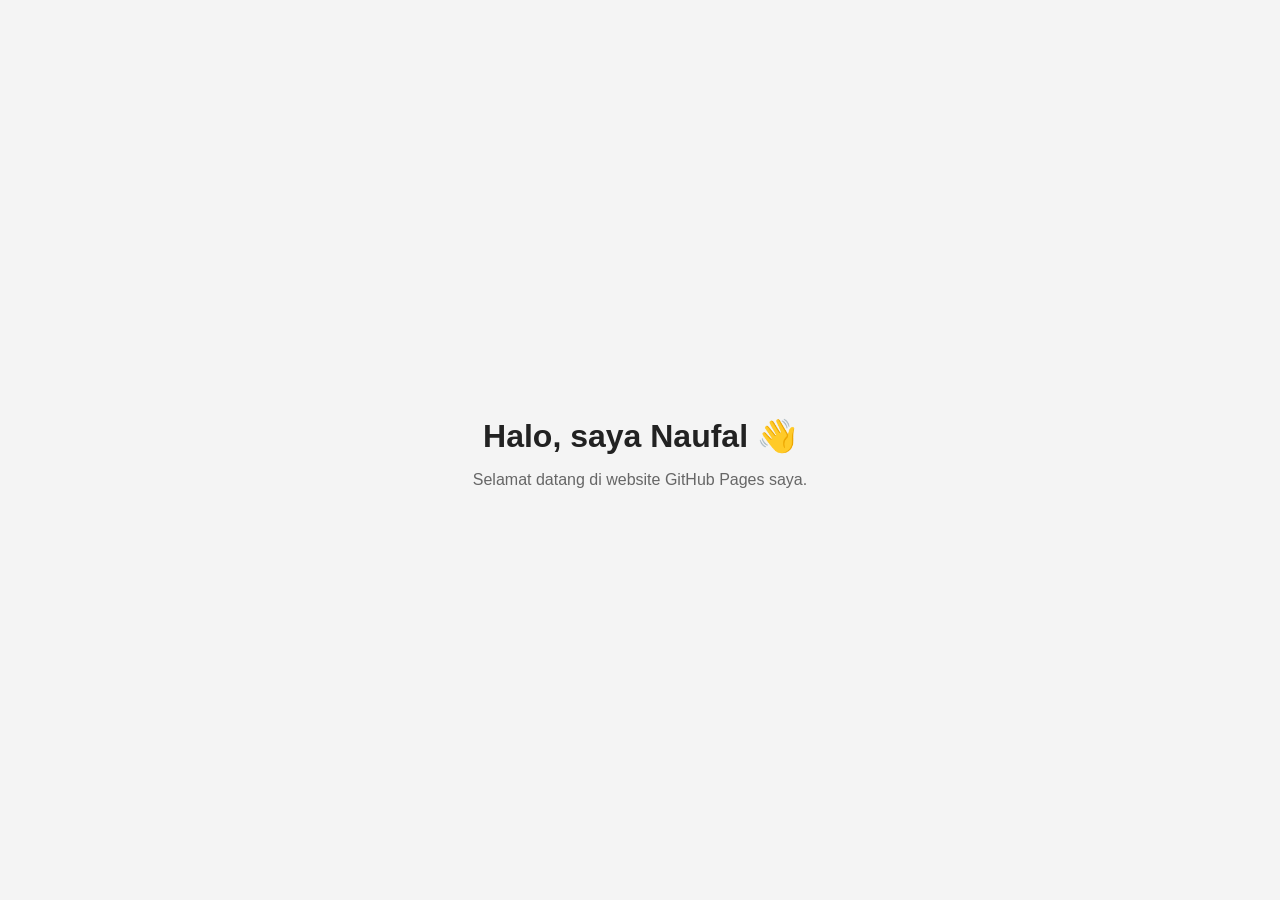
==== index.html @ 78143f02 "Add initial HTML structure for the website" ====
<!DOCTYPE html>
<html lang="id">
<head>
  <meta charset="UTF-8">
  <meta name="viewport" content="width=device-width, initial-scale=1.0">
  <title>Website Saya</title>

  <style>
    body {
      margin: 0;
      min-height: 100vh;
      display: flex;
      justify-content: center;
      align-items: center;
      font-family: Arial, sans-serif;
      background: #f4f4f4;
      color: #222;
      text-align: center;
    }

    main {
      padding: 24px;
    }

    h1 {
      margin-bottom: 10px;
    }

    p {
      color: #666;
    }
  </style>
</head>

<body>
  <main>
    <h1>Halo, saya Naufal 👋</h1>
    <p>Selamat datang di website GitHub Pages saya.</p>
  </main>
</body>
</html>
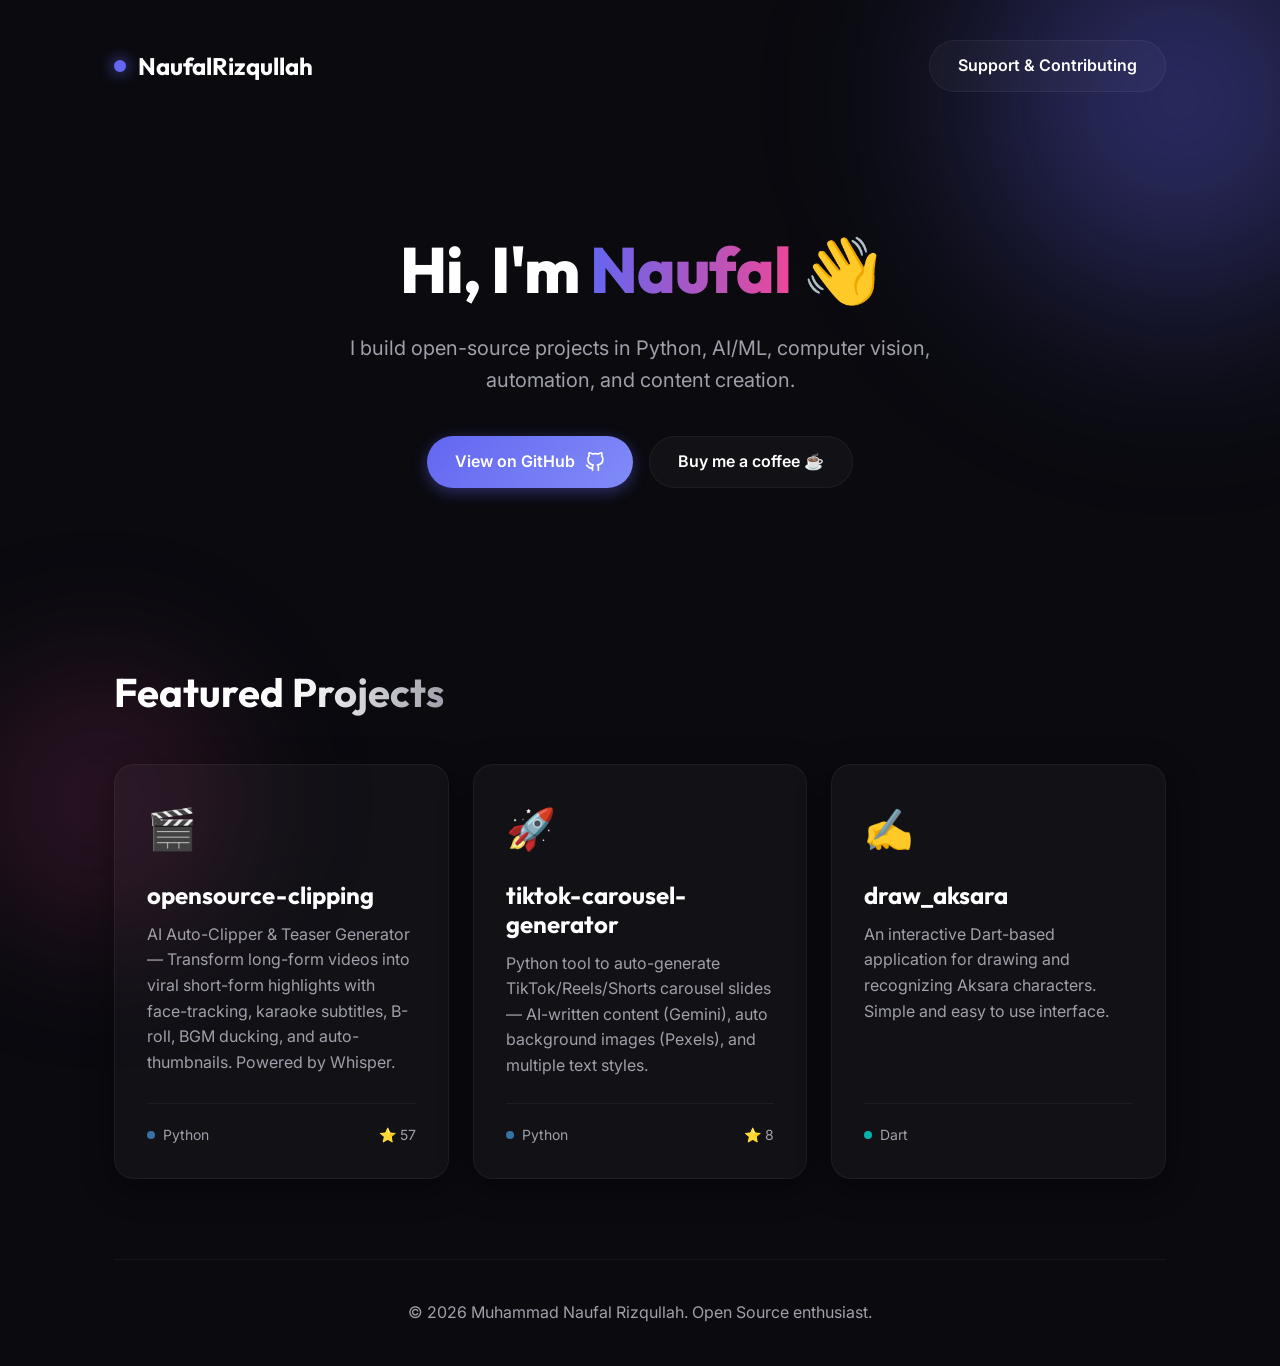
==== commit 1c4cb5be: "feat: overhaul portfolio with new design system, interactive glass-card components, and dedicated co" ====
--- a/index.html
+++ b/index.html
@@ -1,41 +1,98 @@
 <!DOCTYPE html>
-<html lang="id">
+<html lang="en">
 <head>
   <meta charset="UTF-8">
   <meta name="viewport" content="width=device-width, initial-scale=1.0">
-  <title>Website Saya</title>
+  <title>Muhammad Naufal Rizqullah | Portfolio</title>
+  <meta name="description" content="Personal portfolio of Muhammad Naufal Rizqullah — building open-source projects in Python, AI/ML, computer vision, automation, and content creation.">
+  <link rel="stylesheet" href="assets/css/style.css">
+</head>
+<body>
+  <!-- Ambient Background -->
+  <div class="bg-glow"></div>
+  <div class="bg-glow-2"></div>
 
-  <style>
-    body {
-      margin: 0;
-      min-height: 100vh;
-      display: flex;
-      justify-content: center;
-      align-items: center;
-      font-family: Arial, sans-serif;
-      background: #f4f4f4;
-      color: #222;
-      text-align: center;
-    }
+  <div class="container">
+    <header class="fade-in-up">
+      <a href="#" class="logo">
+        <div class="logo-dot"></div>
+        NaufalRizqullah
+      </a>
+      <a href="pages/contributing/index.html" class="btn btn-glass">Support & Contributing</a>
+    </header>
 
-    main {
-      padding: 24px;
-    }
+    <main>
+      <!-- Hero Section -->
+      <section class="hero fade-in-up delay-1">
+        <h1>Hi, I'm <span class="text-accent">Naufal</span> 👋</h1>
+        <p>I build open-source projects in Python, AI/ML, computer vision, automation, and content creation.</p>
+        <div class="hero-actions">
+          <a href="https://github.com/NaufalRizqullah" target="_blank" class="btn btn-primary">
+            View on GitHub
+            <svg width="20" height="20" viewBox="0 0 24 24" fill="none" stroke="currentColor" stroke-width="2" stroke-linecap="round" stroke-linejoin="round"><path d="M9 19c-5 1.5-5-2.5-7-3m14 6v-3.87a3.37 3.37 0 0 0-.94-2.61c3.14-.35 6.44-1.54 6.44-7A5.44 5.44 0 0 0 20 4.77 5.07 5.07 0 0 0 19.91 1S18.73.65 16 2.48a13.38 13.38 0 0 0-7 0C6.27.65 5.09 1 5.09 1A5.07 5.07 0 0 0 5 4.77a5.44 5.44 0 0 0-1.5 3.78c0 5.42 3.3 6.61 6.44 7A3.37 3.37 0 0 0 9 18.13V22"></path></svg>
+          </a>
+          <a href="pages/contributing/index.html" class="btn btn-glass">Buy me a coffee ☕</a>
+        </div>
+      </section>
 
-    h1 {
-      margin-bottom: 10px;
-    }
+      <!-- Featured Projects -->
+      <section class="projects-section fade-in-up delay-2">
+        <div class="section-header">
+          <h2 class="section-title">Featured <span class="text-gradient">Projects</span></h2>
+        </div>
+        
+        <div class="grid">
+          <!-- Project 1 -->
+          <a href="https://github.com/NaufalRizqullah/opensource-clipping" target="_blank" style="text-decoration: none; color: inherit;">
+            <div class="glass-card project-card">
+              <div class="project-icon">🎬</div>
+              <h3 class="project-title">opensource-clipping</h3>
+              <p class="project-desc">AI Auto-Clipper & Teaser Generator — Transform long-form videos into viral short-form highlights with face-tracking, karaoke subtitles, B-roll, BGM ducking, and auto-thumbnails. Powered by Whisper.</p>
+              <div class="project-meta">
+                <span class="project-lang">
+                  <span class="lang-dot lang-python"></span> Python
+                </span>
+                <span style="font-size: 0.875rem; color: var(--text-secondary);">⭐ 57</span>
+              </div>
+            </div>
+          </a>
 
-    p {
-      color: #666;
-    }
-  </style>
-</head>
+          <!-- Project 2 -->
+          <a href="https://github.com/NaufalRizqullah/tiktok-carousel-generator" target="_blank" style="text-decoration: none; color: inherit;">
+            <div class="glass-card project-card">
+              <div class="project-icon">🚀</div>
+              <h3 class="project-title">tiktok-carousel-generator</h3>
+              <p class="project-desc">Python tool to auto-generate TikTok/Reels/Shorts carousel slides — AI-written content (Gemini), auto background images (Pexels), and multiple text styles.</p>
+              <div class="project-meta">
+                <span class="project-lang">
+                  <span class="lang-dot lang-python"></span> Python
+                </span>
+                <span style="font-size: 0.875rem; color: var(--text-secondary);">⭐ 8</span>
+              </div>
+            </div>
+          </a>
 
-<body>
-  <main>
-    <h1>Halo, saya Naufal 👋</h1>
-    <p>Selamat datang di website GitHub Pages saya.</p>
-  </main>
+          <!-- Project 3 -->
+          <a href="https://github.com/NaufalRizqullah/draw_aksara" target="_blank" style="text-decoration: none; color: inherit;">
+            <div class="glass-card project-card">
+              <div class="project-icon">✍️</div>
+              <h3 class="project-title">draw_aksara</h3>
+              <p class="project-desc">An interactive Dart-based application for drawing and recognizing Aksara characters. Simple and easy to use interface.</p>
+              <div class="project-meta">
+                <span class="project-lang">
+                  <span class="lang-dot lang-dart"></span> Dart
+                </span>
+              </div>
+            </div>
+          </a>
+        </div>
+      </section>
+    </main>
+
+    <footer class="fade-in-up delay-3">
+      <p>© 2026 Muhammad Naufal Rizqullah. Open Source enthusiast.</p>
+    </footer>
+  </div>
+  <script src="assets/js/main.js"></script>
 </body>
 </html>
--- a/assets/css/style.css
+++ b/assets/css/style.css
@@ -0,0 +1,360 @@
+@import url('https://fonts.googleapis.com/css2?family=Inter:wght@300;400;600;800&family=Outfit:wght@400;700&display=swap');
+
+:root {
+  --bg-primary: #0a0a0f;
+  --bg-secondary: #12121a;
+  --text-primary: #ffffff;
+  --text-secondary: #a0a0ab;
+  --accent-color: #6366f1;
+  --accent-glow: rgba(99, 102, 241, 0.5);
+  --glass-bg: rgba(255, 255, 255, 0.03);
+  --glass-border: rgba(255, 255, 255, 0.05);
+  --glass-shadow: 0 8px 32px 0 rgba(0, 0, 0, 0.37);
+}
+
+* {
+  box-sizing: border-box;
+  margin: 0;
+  padding: 0;
+}
+
+body {
+  font-family: 'Inter', sans-serif;
+  background-color: var(--bg-primary);
+  color: var(--text-primary);
+  line-height: 1.6;
+  min-height: 100vh;
+  display: flex;
+  flex-direction: column;
+  overflow-x: hidden;
+}
+
+/* Background effects */
+.bg-glow {
+  position: fixed;
+  width: 600px;
+  height: 600px;
+  background: radial-gradient(circle, var(--accent-glow) 0%, rgba(10, 10, 15, 0) 70%);
+  top: -200px;
+  right: -200px;
+  border-radius: 50%;
+  z-index: -1;
+  filter: blur(80px);
+  animation: pulse 10s infinite alternate;
+}
+
+.bg-glow-2 {
+  position: fixed;
+  width: 400px;
+  height: 400px;
+  background: radial-gradient(circle, rgba(236, 72, 153, 0.2) 0%, rgba(10, 10, 15, 0) 70%);
+  bottom: -100px;
+  left: -100px;
+  border-radius: 50%;
+  z-index: -1;
+  filter: blur(60px);
+}
+
+@keyframes pulse {
+  0% { transform: scale(1); opacity: 0.6; }
+  100% { transform: scale(1.2); opacity: 1; }
+}
+
+/* Layout */
+.container {
+  width: 100%;
+  max-width: 1100px;
+  margin: 0 auto;
+  padding: 0 24px;
+}
+
+header {
+  padding: 40px 0;
+  display: flex;
+  justify-content: space-between;
+  align-items: center;
+}
+
+.logo {
+  font-family: 'Outfit', sans-serif;
+  font-size: 1.5rem;
+  font-weight: 700;
+  text-decoration: none;
+  color: var(--text-primary);
+  display: flex;
+  align-items: center;
+  gap: 12px;
+}
+
+.logo-dot {
+  width: 12px;
+  height: 12px;
+  background-color: var(--accent-color);
+  border-radius: 50%;
+  box-shadow: 0 0 15px var(--accent-color);
+}
+
+/* Typography */
+h1, h2, h3 {
+  font-family: 'Outfit', sans-serif;
+  line-height: 1.2;
+}
+
+.text-gradient {
+  background: linear-gradient(90deg, #fff, #a0a0ab);
+  -webkit-background-clip: text;
+  -webkit-text-fill-color: transparent;
+  background-clip: text;
+}
+
+.text-accent {
+  background: linear-gradient(90deg, #6366f1, #ec4899);
+  -webkit-background-clip: text;
+  -webkit-text-fill-color: transparent;
+  background-clip: text;
+}
+
+/* Buttons */
+.btn {
+  display: inline-flex;
+  align-items: center;
+  justify-content: center;
+  padding: 12px 28px;
+  border-radius: 30px;
+  font-weight: 600;
+  text-decoration: none;
+  transition: all 0.3s ease;
+  gap: 10px;
+  border: none;
+  cursor: pointer;
+  font-family: 'Inter', sans-serif;
+}
+
+.btn-primary {
+  background: linear-gradient(135deg, var(--accent-color), #818cf8);
+  color: white;
+  box-shadow: 0 4px 15px rgba(99, 102, 241, 0.4);
+}
+
+.btn-primary:hover {
+  transform: translateY(-2px);
+  box-shadow: 0 8px 25px rgba(99, 102, 241, 0.6);
+}
+
+.btn-glass {
+  background: var(--glass-bg);
+  border: 1px solid var(--glass-border);
+  color: var(--text-primary);
+  backdrop-filter: blur(10px);
+}
+
+.btn-glass:hover {
+  background: rgba(255, 255, 255, 0.08);
+  transform: translateY(-2px);
+}
+
+/* Glassmorphism Cards */
+.glass-card {
+  background: var(--glass-bg);
+  backdrop-filter: blur(16px);
+  -webkit-backdrop-filter: blur(16px);
+  border: 1px solid var(--glass-border);
+  border-radius: 20px;
+  padding: 32px;
+  box-shadow: var(--glass-shadow);
+  transition: all 0.4s cubic-bezier(0.175, 0.885, 0.32, 1.275);
+}
+
+.glass-card:hover {
+  transform: translateY(-10px);
+  border-color: rgba(255, 255, 255, 0.1);
+  background: rgba(255, 255, 255, 0.05);
+}
+
+/* Hero Section */
+.hero {
+  padding: 100px 0;
+  text-align: center;
+  display: flex;
+  flex-direction: column;
+  align-items: center;
+  gap: 24px;
+}
+
+.hero h1 {
+  font-size: 4rem;
+  font-weight: 800;
+  letter-spacing: -1px;
+}
+
+.hero p {
+  font-size: 1.25rem;
+  color: var(--text-secondary);
+  max-width: 600px;
+}
+
+.hero-actions {
+  display: flex;
+  gap: 16px;
+  margin-top: 16px;
+}
+
+/* Projects Grid */
+.projects-section {
+  padding: 80px 0;
+}
+
+.section-header {
+  margin-bottom: 48px;
+  display: flex;
+  justify-content: space-between;
+  align-items: flex-end;
+}
+
+.section-title {
+  font-size: 2.5rem;
+}
+
+.grid {
+  display: grid;
+  grid-template-columns: repeat(auto-fill, minmax(320px, 1fr));
+  gap: 24px;
+}
+
+.project-card {
+  display: flex;
+  flex-direction: column;
+  height: 100%;
+}
+
+.project-icon {
+  font-size: 2.5rem;
+  margin-bottom: 20px;
+}
+
+.project-title {
+  font-size: 1.5rem;
+  margin-bottom: 12px;
+}
+
+.project-desc {
+  color: var(--text-secondary);
+  margin-bottom: 24px;
+  flex-grow: 1;
+}
+
+.project-meta {
+  display: flex;
+  justify-content: space-between;
+  align-items: center;
+  padding-top: 20px;
+  border-top: 1px solid var(--glass-border);
+}
+
+.project-lang {
+  display: flex;
+  align-items: center;
+  gap: 8px;
+  font-size: 0.875rem;
+  color: var(--text-secondary);
+}
+
+.lang-dot {
+  width: 8px;
+  height: 8px;
+  border-radius: 50%;
+}
+
+.lang-python { background-color: #3572A5; }
+.lang-dart { background-color: #00B4AB; }
+
+/* Support & Contributing */
+.support-section {
+  padding: 80px 0;
+  text-align: center;
+  max-width: 800px;
+  margin: 0 auto;
+}
+
+.support-desc {
+  font-size: 1.25rem;
+  color: var(--text-secondary);
+  margin-bottom: 48px;
+}
+
+.donation-grid {
+  display: grid;
+  grid-template-columns: repeat(auto-fit, minmax(280px, 1fr));
+  gap: 24px;
+}
+
+.donation-card {
+  display: flex;
+  flex-direction: column;
+  align-items: center;
+  text-align: center;
+  text-decoration: none;
+  color: var(--text-primary);
+  gap: 16px;
+}
+
+.donation-card img {
+  width: 100px;
+  height: 100px;
+  object-fit: contain;
+  border-radius: 20px;
+  margin-bottom: 8px;
+  transition: transform 0.3s ease;
+}
+
+.donation-card:hover img {
+  transform: scale(1.1) rotate(5deg);
+}
+
+.donation-card h3 {
+  font-size: 1.5rem;
+}
+
+.donation-card p {
+  color: var(--text-secondary);
+  font-size: 0.95rem;
+}
+
+/* Footer */
+footer {
+  margin-top: auto;
+  padding: 40px 0;
+  text-align: center;
+  border-top: 1px solid var(--glass-border);
+  color: var(--text-secondary);
+}
+
+/* Animations */
+.fade-in-up {
+  animation: fadeInUp 0.8s ease forwards;
+  opacity: 0;
+  transform: translateY(20px);
+}
+
+.delay-1 { animation-delay: 0.1s; }
+.delay-2 { animation-delay: 0.2s; }
+.delay-3 { animation-delay: 0.3s; }
+
+@keyframes fadeInUp {
+  to {
+    opacity: 1;
+    transform: translateY(0);
+  }
+}
+
+/* Responsive */
+@media (max-width: 768px) {
+  .hero h1 {
+    font-size: 2.5rem;
+  }
+  .hero-actions {
+    flex-direction: column;
+    width: 100%;
+    max-width: 300px;
+  }
+}
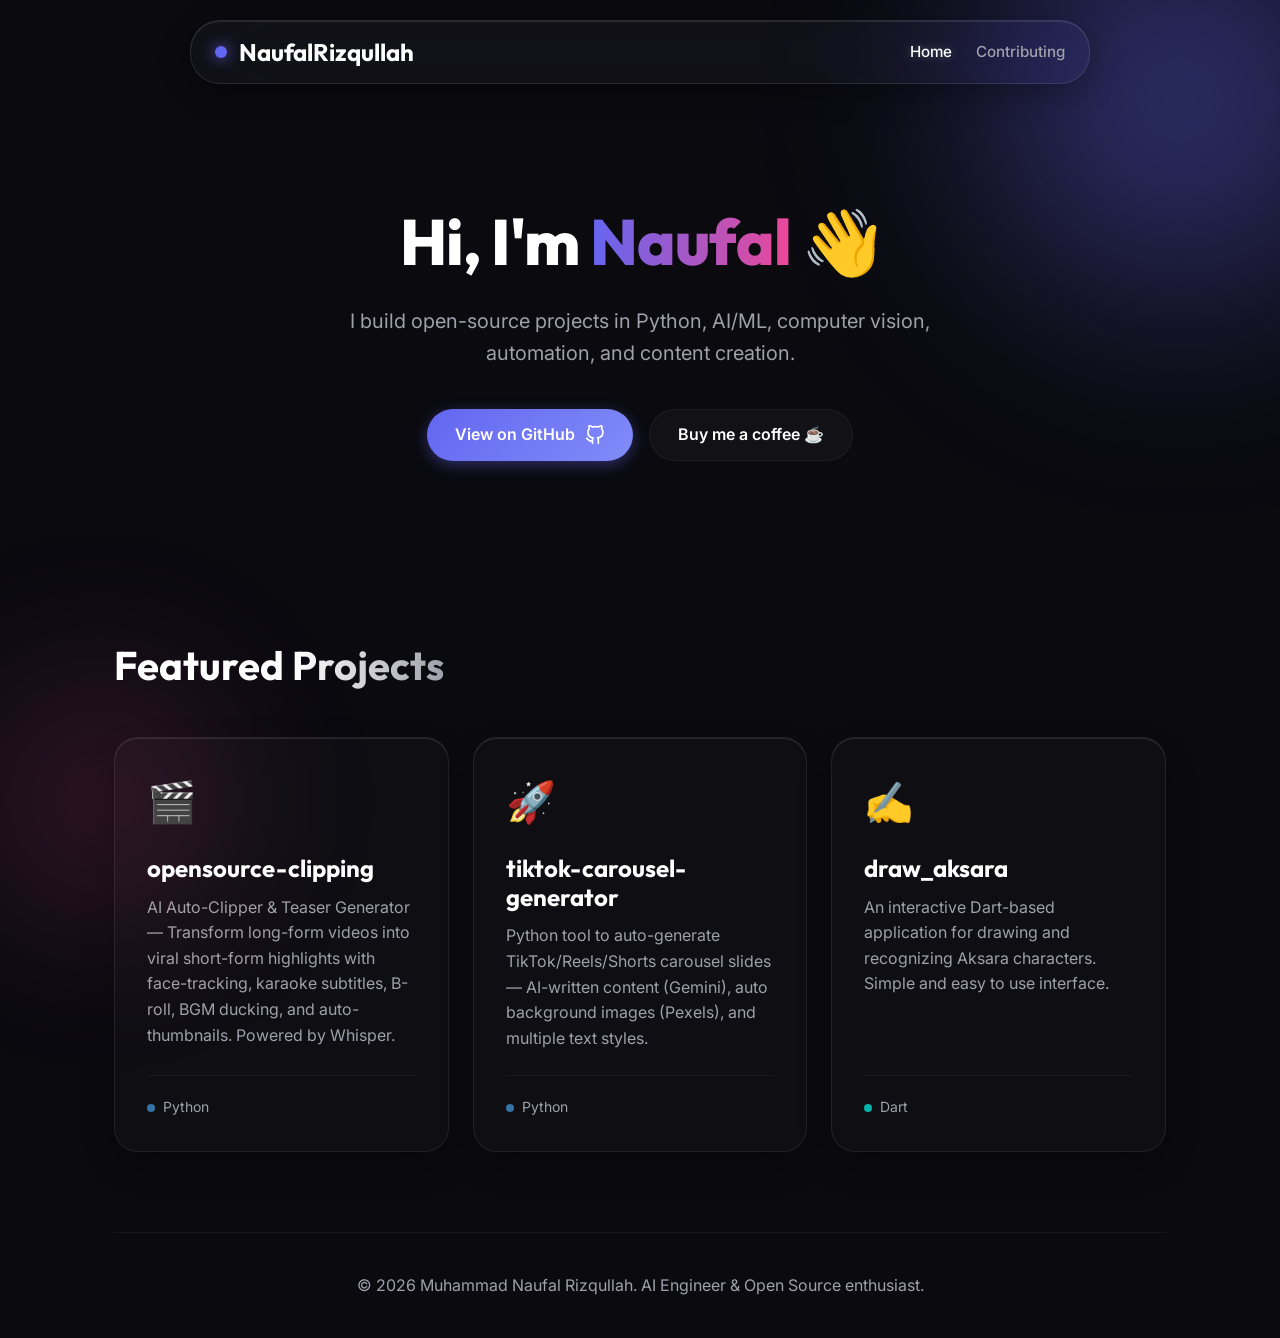
==== commit 16e3a0f8: "feat: implement modern glassmorphism UI and add contributing page navigation" ====
--- a/index.html
+++ b/index.html
@@ -1,25 +1,34 @@
 <!DOCTYPE html>
 <html lang="en">
+
 <head>
   <meta charset="UTF-8">
   <meta name="viewport" content="width=device-width, initial-scale=1.0">
   <title>Muhammad Naufal Rizqullah | Portfolio</title>
-  <meta name="description" content="Personal portfolio of Muhammad Naufal Rizqullah — building open-source projects in Python, AI/ML, computer vision, automation, and content creation.">
+  <meta name="description"
+    content="Personal portfolio of Muhammad Naufal Rizqullah — building open-source projects in Python, AI/ML, computer vision, automation, and content creation.">
   <link rel="stylesheet" href="assets/css/style.css">
 </head>
+
 <body>
   <!-- Ambient Background -->
   <div class="bg-glow"></div>
   <div class="bg-glow-2"></div>
 
-  <div class="container">
-    <header class="fade-in-up">
-      <a href="#" class="logo">
+  <nav class="glass-nav fade-in-up">
+    <div class="nav-container">
+      <a href="index.html" class="logo">
         <div class="logo-dot"></div>
         NaufalRizqullah
       </a>
-      <a href="pages/contributing/index.html" class="btn btn-glass">Support & Contributing</a>
-    </header>
+      <div class="nav-links">
+        <a href="index.html" class="nav-link active">Home</a>
+        <a href="pages/contributing/index.html" class="nav-link">Contributing</a>
+      </div>
+    </div>
+  </nav>
+
+  <div class="container">
 
     <main>
       <!-- Hero Section -->
@@ -29,7 +38,12 @@
         <div class="hero-actions">
           <a href="https://github.com/NaufalRizqullah" target="_blank" class="btn btn-primary">
             View on GitHub
-            <svg width="20" height="20" viewBox="0 0 24 24" fill="none" stroke="currentColor" stroke-width="2" stroke-linecap="round" stroke-linejoin="round"><path d="M9 19c-5 1.5-5-2.5-7-3m14 6v-3.87a3.37 3.37 0 0 0-.94-2.61c3.14-.35 6.44-1.54 6.44-7A5.44 5.44 0 0 0 20 4.77 5.07 5.07 0 0 0 19.91 1S18.73.65 16 2.48a13.38 13.38 0 0 0-7 0C6.27.65 5.09 1 5.09 1A5.07 5.07 0 0 0 5 4.77a5.44 5.44 0 0 0-1.5 3.78c0 5.42 3.3 6.61 6.44 7A3.37 3.37 0 0 0 9 18.13V22"></path></svg>
+            <svg width="20" height="20" viewBox="0 0 24 24" fill="none" stroke="currentColor" stroke-width="2"
+              stroke-linecap="round" stroke-linejoin="round">
+              <path
+                d="M9 19c-5 1.5-5-2.5-7-3m14 6v-3.87a3.37 3.37 0 0 0-.94-2.61c3.14-.35 6.44-1.54 6.44-7A5.44 5.44 0 0 0 20 4.77 5.07 5.07 0 0 0 19.91 1S18.73.65 16 2.48a13.38 13.38 0 0 0-7 0C6.27.65 5.09 1 5.09 1A5.07 5.07 0 0 0 5 4.77a5.44 5.44 0 0 0-1.5 3.78c0 5.42 3.3 6.61 6.44 7A3.37 3.37 0 0 0 9 18.13V22">
+              </path>
+            </svg>
           </a>
           <a href="pages/contributing/index.html" class="btn btn-glass">Buy me a coffee ☕</a>
         </div>
@@ -40,44 +54,49 @@
         <div class="section-header">
           <h2 class="section-title">Featured <span class="text-gradient">Projects</span></h2>
         </div>
-        
+
         <div class="grid">
           <!-- Project 1 -->
-          <a href="https://github.com/NaufalRizqullah/opensource-clipping" target="_blank" style="text-decoration: none; color: inherit;">
+          <a href="https://github.com/NaufalRizqullah/opensource-clipping" target="_blank"
+            style="text-decoration: none; color: inherit;">
             <div class="glass-card project-card">
               <div class="project-icon">🎬</div>
               <h3 class="project-title">opensource-clipping</h3>
-              <p class="project-desc">AI Auto-Clipper & Teaser Generator — Transform long-form videos into viral short-form highlights with face-tracking, karaoke subtitles, B-roll, BGM ducking, and auto-thumbnails. Powered by Whisper.</p>
+              <p class="project-desc">AI Auto-Clipper & Teaser Generator — Transform long-form videos into viral
+                short-form highlights with face-tracking, karaoke subtitles, B-roll, BGM ducking, and auto-thumbnails.
+                Powered by Whisper.</p>
               <div class="project-meta">
                 <span class="project-lang">
                   <span class="lang-dot lang-python"></span> Python
                 </span>
-                <span style="font-size: 0.875rem; color: var(--text-secondary);">⭐ 57</span>
               </div>
             </div>
           </a>
 
           <!-- Project 2 -->
-          <a href="https://github.com/NaufalRizqullah/tiktok-carousel-generator" target="_blank" style="text-decoration: none; color: inherit;">
+          <a href="https://github.com/NaufalRizqullah/tiktok-carousel-generator" target="_blank"
+            style="text-decoration: none; color: inherit;">
             <div class="glass-card project-card">
               <div class="project-icon">🚀</div>
               <h3 class="project-title">tiktok-carousel-generator</h3>
-              <p class="project-desc">Python tool to auto-generate TikTok/Reels/Shorts carousel slides — AI-written content (Gemini), auto background images (Pexels), and multiple text styles.</p>
+              <p class="project-desc">Python tool to auto-generate TikTok/Reels/Shorts carousel slides — AI-written
+                content (Gemini), auto background images (Pexels), and multiple text styles.</p>
               <div class="project-meta">
                 <span class="project-lang">
                   <span class="lang-dot lang-python"></span> Python
                 </span>
-                <span style="font-size: 0.875rem; color: var(--text-secondary);">⭐ 8</span>
               </div>
             </div>
           </a>
 
           <!-- Project 3 -->
-          <a href="https://github.com/NaufalRizqullah/draw_aksara" target="_blank" style="text-decoration: none; color: inherit;">
+          <a href="https://github.com/NaufalRizqullah/draw_aksara" target="_blank"
+            style="text-decoration: none; color: inherit;">
             <div class="glass-card project-card">
               <div class="project-icon">✍️</div>
               <h3 class="project-title">draw_aksara</h3>
-              <p class="project-desc">An interactive Dart-based application for drawing and recognizing Aksara characters. Simple and easy to use interface.</p>
+              <p class="project-desc">An interactive Dart-based application for drawing and recognizing Aksara
+                characters. Simple and easy to use interface.</p>
               <div class="project-meta">
                 <span class="project-lang">
                   <span class="lang-dot lang-dart"></span> Dart
@@ -89,10 +108,10 @@
       </section>
     </main>
 
-    <footer class="fade-in-up delay-3">
-      <p>© 2026 Muhammad Naufal Rizqullah. Open Source enthusiast.</p>
-    </footer>
+    <custom-footer></custom-footer>
   </div>
+  <script src="assets/js/components/footer.js"></script>
   <script src="assets/js/main.js"></script>
 </body>
-</html>
+
+</html>
--- a/assets/css/style.css
+++ b/assets/css/style.css
@@ -68,11 +68,45 @@
   padding: 0 24px;
 }
 
-header {
-  padding: 40px 0;
+.glass-nav {
+  position: sticky;
+  top: 20px;
+  z-index: 1000;
+  background: rgba(255, 255, 255, 0.03);
+  backdrop-filter: blur(40px) saturate(180%);
+  -webkit-backdrop-filter: blur(40px) saturate(180%);
+  border: 1px solid rgba(255, 255, 255, 0.1);
+  border-radius: 30px;
+  margin: 0 auto 40px;
+  max-width: 900px;
+  width: calc(100% - 48px);
+  padding: 12px 24px;
+  box-shadow: 0 8px 32px 0 rgba(0, 0, 0, 0.3), inset 0 1px 0 rgba(255, 255, 255, 0.1);
+}
+
+.nav-container {
   display: flex;
   justify-content: space-between;
   align-items: center;
+}
+
+.nav-links {
+  display: flex;
+  gap: 24px;
+  align-items: center;
+}
+
+.nav-link {
+  color: var(--text-secondary);
+  text-decoration: none;
+  font-weight: 500;
+  font-size: 0.95rem;
+  transition: all 0.3s ease;
+}
+
+.nav-link:hover, .nav-link.active {
+  color: var(--text-primary);
+  text-shadow: 0 0 10px rgba(255, 255, 255, 0.3);
 }
 
 .logo {
@@ -155,20 +189,21 @@
 
 /* Glassmorphism Cards */
 .glass-card {
-  background: var(--glass-bg);
-  backdrop-filter: blur(16px);
-  -webkit-backdrop-filter: blur(16px);
-  border: 1px solid var(--glass-border);
-  border-radius: 20px;
+  background: rgba(255, 255, 255, 0.02);
+  backdrop-filter: blur(30px) saturate(150%);
+  -webkit-backdrop-filter: blur(30px) saturate(150%);
+  border: 1px solid rgba(255, 255, 255, 0.08);
+  border-radius: 24px;
   padding: 32px;
-  box-shadow: var(--glass-shadow);
+  box-shadow: 0 15px 35px rgba(0, 0, 0, 0.2), inset 0 1px 0 rgba(255, 255, 255, 0.1);
   transition: all 0.4s cubic-bezier(0.175, 0.885, 0.32, 1.275);
 }
 
 .glass-card:hover {
   transform: translateY(-10px);
-  border-color: rgba(255, 255, 255, 0.1);
+  border-color: rgba(255, 255, 255, 0.2);
   background: rgba(255, 255, 255, 0.05);
+  box-shadow: 0 20px 40px rgba(0, 0, 0, 0.3), inset 0 1px 0 rgba(255, 255, 255, 0.2);
 }
 
 /* Hero Section */
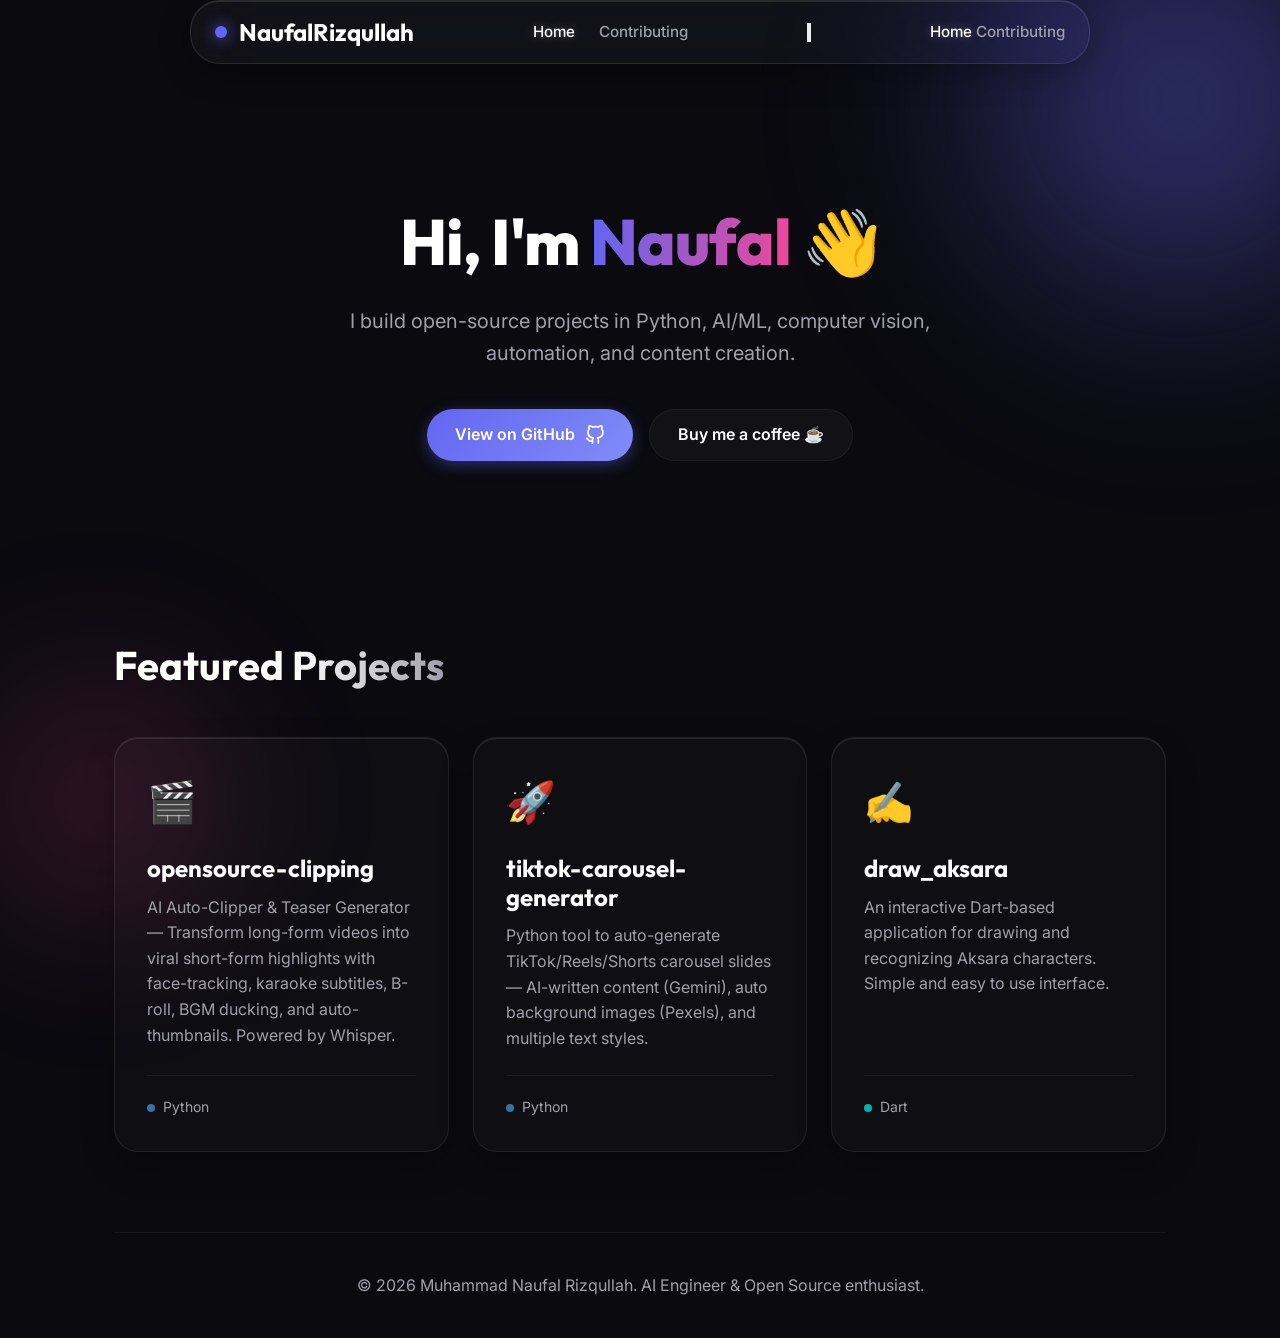
==== commit 7f9d6fe1: "feat: implement reusable custom navbar component and integrate into pages" ====
--- a/index.html
+++ b/index.html
@@ -15,18 +15,7 @@
   <div class="bg-glow"></div>
   <div class="bg-glow-2"></div>
 
-  <nav class="glass-nav fade-in-up">
-    <div class="nav-container">
-      <a href="index.html" class="logo">
-        <div class="logo-dot"></div>
-        NaufalRizqullah
-      </a>
-      <div class="nav-links">
-        <a href="index.html" class="nav-link active">Home</a>
-        <a href="pages/contributing/index.html" class="nav-link">Contributing</a>
-      </div>
-    </div>
-  </nav>
+  <custom-navbar base-path="" active-page="home"></custom-navbar>
 
   <div class="container">
 
@@ -110,6 +99,7 @@
 
     <custom-footer></custom-footer>
   </div>
+  <script src="assets/js/components/navbar.js"></script>
   <script src="assets/js/components/footer.js"></script>
   <script src="assets/js/main.js"></script>
 </body>
